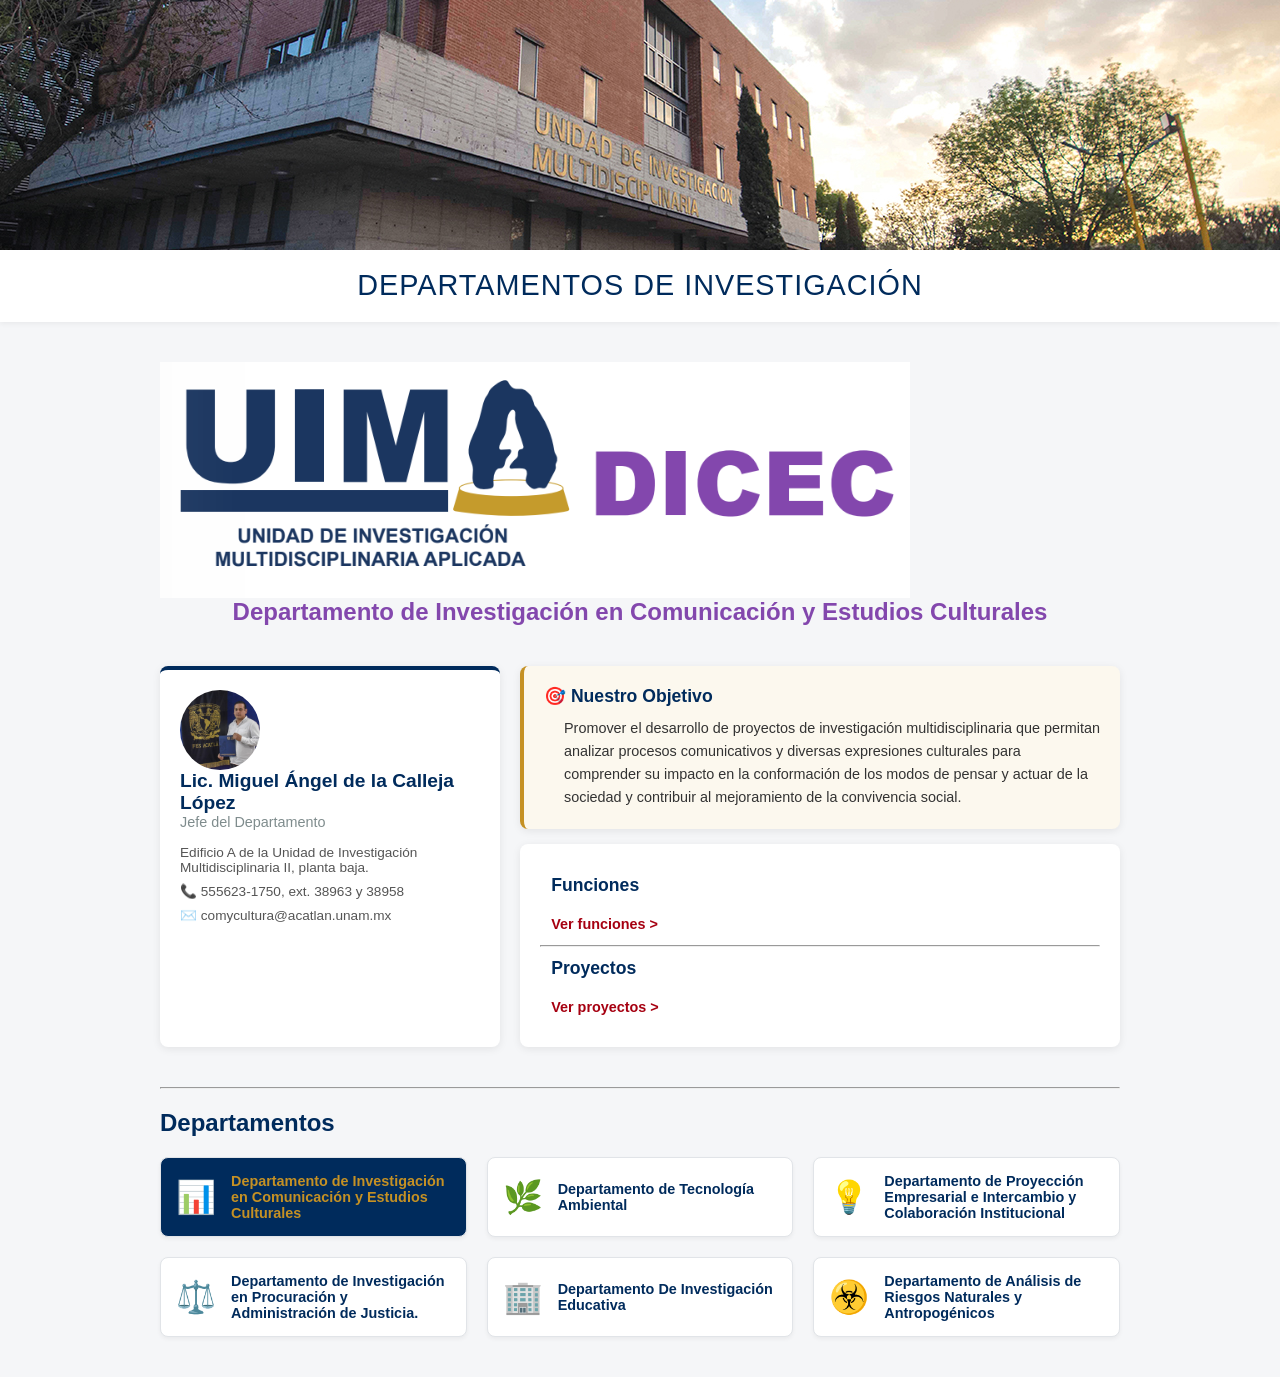
==== Plantilla/index.html @ 038668d9 "Mezcla manual del FORK de Dylan Mezcla" ====
<!DOCTYPE html>
<html lang="es">
<head>
    <meta charset="UTF-8">
    <meta name="viewport" content="width=device-width, initial-scale=1.0">
    <title>Departamentos de Investigación</title>
    <link rel="stylesheet" href="css/style.css">
</head>
<body>

    <header class="hero-section">
        <img src="img/F1.jpg" alt="Campus Universitario" class="hero-image">
        <h1 class="hero-title">DEPARTAMENTOS DE INVESTIGACIÓN</h1>
        
    </header>

    <main class="main-container">
    <img class="logoDepto" src="img/DICEC.png" alt="Departamento de Investigación en Comunicación y Estudios Culturales">
        <div id="NombreDepto" style="color: #8347ad;"><h2>Departamento de Investigación en Comunicación y Estudios Culturales</h2></div>
        <section class="info-section">
            
            <div class="profile-card">
                <div class="profile-image-placeholder">
                <img src="img/jefe_comunicacion_cultura.jpg" alt="Perfil">
                </div>
                <h2>Lic. Miguel Ángel de la Calleja López</h2>
                <p class="role">Jefe del Departamento</p>
                <ul class="contact-info">
                    <li>Edificio A de la Unidad de Investigación Multidisciplinaria II, planta baja.</li>
                    <li>📞 555623-1750, ext. 38963 y 38958</li>
                    <li>✉️ comycultura@acatlan.unam.mx</li>
                </ul>
            </div>

            <div class="details-column">
                <div class="detail-card highlight-card">
                    <h3>🎯 Nuestro Objetivo</h3>
                    <ul>
                        Promover el desarrollo de proyectos de investigación multidisciplinaria que permitan analizar procesos comunicativos y diversas expresiones culturales para comprender su impacto en la conformación de los modos de pensar y actuar de la sociedad y contribuir al mejoramiento de la convivencia social.
                    </ul>
                </div>

                <div class="detail-card">
                    <div class="detail-card-IN" onclick="toggleDisplayFlex('funcionesVen')">
                        <h3>Funciones</h3>
                        <p class="link-btn">Ver funciones &gt;</p>
                    </div>
                    <hr>
                    <div class="detail-card-IN" onclick="toggleDisplayFlex('proyectosVen')">
                        <h3>Proyectos</h3>
                        <a href="#" class="link-btn">Ver proyectos &gt;</a>
                    </div>
                </div>
            </div>
            
        </section>
    <hr>

    <div><h2 style="color: var(--unam-azul);margin: 20px;margin-left: 0;">Departamentos</h2></div>

        <section id="tarjetas-contenedor" class="cards-grid">
            </section>

    </main>
    <div class="Ventana" id="funcionesVen">
        <div class="Emergente">
            <h2>Funciones</h2>
            <br>
            <ul>
                <li>Desarrollar proyectos de investigación en el ámbito de la comunicación y de la cultura con un enfoque multidisciplinario.</li>
                <li>Realizar investigaciones acerca del papel de las Humanidades y las Ciencias Sociales en la conformación de la identidad nacional y las diversas manifestaciones de la cultura.</li>
                <li>Diseñar protocolos de investigación con especial énfasis en la aplicación de métodos cualitativos.</li>
                <li>Realizar análisis de mensajes mediáticos.</li>
                <li>Desarrollar estudios de recepción de productos comunicativos.</li>
                <li>Efectuar diagnósticos y análisis de distintas manifestaciones culturales.</li>
                <li>Fomentar y promover la formación de recursos humanos en investigación.</li>
                <li>Fomentar y promover la vinculación interdisciplinaria y multidisciplinaria con las diferentes áreas académicas de nuestra Facultad, así como con los diferentes departamentos que integran la UIM y la Secretaría de Posgrado e Investigación, con el objeto de desarrollar proyectos de investigación y otras actividades académicas en forma conjunta y que cumplan con lo estipulado en el Plan de Desarrollo Institucional.</li>
            </ul>
        </div>
    </div>

    <div class="Ventana" id="proyectosVen">
        <div class="Emergente">
            <h2>Proyectos</h2>
            <br>
    <ul>
        <li><h3>Programa de investigación en edición digital y escritura académica (artículos y ensayos)</h3></li>
            <ul>
                <li><strong>FIGURAS REVISTA ACADÉMICA DE INVESTIGACIÓN:</strong> Análisis, creación, publicación...</li>
            <li><strong>Edición digital de una revista multidisciplinaria</strong> con una investigación y aplicación...
                <ul>
                    <li>Conocimiento profundo, constante y actualizado de la plataforma OJS...</li>
                    <li>Amplia competencia y rigurosa marcación de los textos en el sistema XML-JATS...</li>
                    <li>Comprender los requisitos de los diferentes catálogos...</li>
                </ul>
            </li>
            <li><strong>Laboratorio de escritura:</strong> reconocer los aspectos fundamentales...</li>
            </ul>
        <li><h3>Programa de Iniciación a la Investigación</h3>
            <ul><li><strong>Jóvenes Investigadores:</strong>Orientado a proporcionar bases</li></ul>
        </li>
        <li><h3>Manifestaciones de la cultura</h3>
            <ul>
                <li><strong>Seminario “En la mirada de otros”.</strong>Grupo de estudio sobre</li>
                <li><strong>Seminario de podcast académico de investigación.</strong>Brindar una aproximación</li>
            </ul>
    </ul>
        </div>
    </div>
    <script src="js/script.js"></script>
</body>
</html>
---- Plantilla/css/style.css ----
/* style.css */
:root {
    /* Variables de color de la marca (Basados en la imagen) */
    --unam-azul: #002b5c;   /* Azul Marino profundo */
    --unam-dorado: #c59124; /* Dorado institucional */
    --unam-rojo: #a60011;   /* Rojo para advertencias o enlaces alternos */
}

* {
    margin: 0;
    padding: 0;
    box-sizing: border-box;
    font-family: 'Segoe UI', Tahoma, Geneva, Verdana, sans-serif;
}

body {
    background-color: #f5f6f8;
    color: #333;
}

/* Banner Superior */
.hero-section {
    text-align: center;
    background-color: #fff;
    padding-bottom: 20px;
    box-shadow: 0 2px 5px rgba(0,0,0,0.05);
}

.hero-image {
    width: 100%;
    max-height: 250px;
    object-fit: cover;
}

.hero-title {
    font-weight: 400;
    color: var(--unam-azul); /* Aplicamos azul de la marca */
    font-size: 1.8em;
    margin-top: 15px;
    letter-spacing: 1px;
}

/* Contenedor Principal */
.main-container {
    max-width: 1000px;
    margin: 40px auto;
    padding: 0 20px;
}
.logoDepto{
	display: flex;
    justify-self: center;
}
#NombreDepto{
	color: var(--unam-azul);
	display: flex;
	justify-content: center;
	width: 100%;
	margin-bottom: 20px;
	padding: 20px;
	padding-top: 0;
}
/* Sección de Información */
.info-section {
    display: flex;
    gap: 20px;
    margin-bottom: 40px;
}

.profile-card {
    flex: 1;
    background: #fff;
    padding: 20px;
    border-radius: 8px;
    box-shadow: 0 2px 8px rgba(0,0,0,0.08);
    border-top: 4px solid var(--unam-azul); /* Detalle premium en el borde superior */
}

.profile-image-placeholder {
    width: 80px;
    height: 80px;
    background-color: #e2e8f0;
    border-radius: 50%;
    overflow: hidden; /* IMPORTANTE */
    display: flex;
    align-items: center;
    justify-content: center;
}

.profile-image-placeholder img {
    width: 100%;
    height: 100%;
    object-fit: cover; /* Ajusta la imagen sin deformarla */
}

.profile-card h2 {
    font-size: 1.2em;
    color: var(--unam-azul); /* Nombre en azul */
}

.profile-card .role {
    color: #7f8c8d;
    font-size: 0.9em;
    margin-bottom: 15px;
}

.contact-info {
    list-style: none;
    font-size: 0.85em;
    color: #555;
}

.contact-info li {
    margin-bottom: 8px;
}

.details-column {
    flex: 2;
    display: flex;
    flex-direction: column;
    gap: 15px;
}

.detail-card {
    background: #fff;
    padding: 20px;
    border-radius: 8px;
    box-shadow: 0 2px 8px rgba(0,0,0,0.08);
}

.detail-card-IN {
    padding: 2%;
    cursor: pointer;
    border-radius: 5px;
    transition: background-color 0.2s;
}

.detail-card-IN:hover {
    background-color: #f0f4f8; /* Fondo suave al pasar el ratón */
}

.highlight-card {
    background-color: #fcf8ee; /* Beige más cálido que combina con el dorado */
    border-left: 4px solid var(--unam-dorado); /* Línea lateral para resaltar */
}

.detail-card h3 {
    font-size: 1.1em;
    margin-bottom: 10px;
    color: var(--unam-azul); /* Títulos en azul */
}

.detail-card ul {
    margin-left: 20px;
    font-size: 0.9em;
    line-height: 1.6;
}

/* Enlaces estilo botón */
.link-btn {
    display: inline-block;
    margin-top: 10px;
    color: var(--unam-rojo); 
    text-decoration: none;
    font-weight: bold;
    font-size: 0.9em;
    transition: color 0.2s;
}

.link-btn:hover {
    color: var(--unam-dorado); /* Cambia a dorado al pasar el cursor */
}

/* Grid de las Nuevas Tarjetas */
.cards-grid {
    display: grid;
    grid-template-columns: repeat(auto-fit, minmax(250px, 1fr));
    gap: 20px;
}

/* Cambios en la tarjeta para que actúe como botón */
.new-format-card {
    background: #fff;
    border: 1px solid #e1e4e8;
    border-radius: 8px;
    padding: 15px;
    display: flex;
    align-items: center;
    gap: 15px;
    box-shadow: 0 2px 4px rgba(0,0,0,0.05);
    transition: all 0.2s ease;
    cursor: pointer;
    text-decoration: none; /* Importante para que el texto del enlace no se subraye */
}

.new-format-card:hover {
    transform: translateY(-3px);
    box-shadow: 0 6px 15px rgba(0, 43, 92, 0.15); /* Sombra con un ligero tinte azul */
    border-color: var(--unam-dorado); /* Borde dorado al hacer hover */
}

.DeptoActual {
	background-color: var(--unam-azul);
}
.DeptoActual.card-text{
	color: var(--unam-dorado);
}

.card-icon {
    font-size: 2em;
}

.card-text {
    font-size: 0.9em;
    font-weight: bold;
    color: var(--unam-azul); /* Texto del departamento en azul */
}

.Emergente {
    /* Posicionamiento */
    position: fixed;
    top: 50%;
    left: 50%;
    transform: translate(-50%, -50%); /* Centra la ventana perfectamente */
    
    /* Dimensiones */
    align-self: center;
    height: 50%;
    width: 50%;
    max-width: 50%;
    padding: 50px;
    
    /* Diseño Flex y Scroll */
    display: flex;
    flex-direction: column;
    align-items: center;
    background-color: #e1e4e8;
    border-radius: 20px;
    
    /* LA MAGIA: Activa el deslizable */
    overflow-y: auto; 
    /* Opcional: Evita que el contenido choque con los bordes al bajar */
    box-sizing: border-box; 
    background-color: #fff;
    border-radius: 12px;
    border-top: 5px solid var(--unam-azul);
}

.Ventana {
    display: none;
    width: 100%;
    height: 100%;
    background-color: rgba(0, 43, 92, 0.8); /* Fondo semitransparente azul en lugar de negro */
    position: fixed;
    align-items: center;
    justify-content: center;
    align-content: center;
    top: 0px;
}

.Emergente ul{
	padding:revert-layer;
}
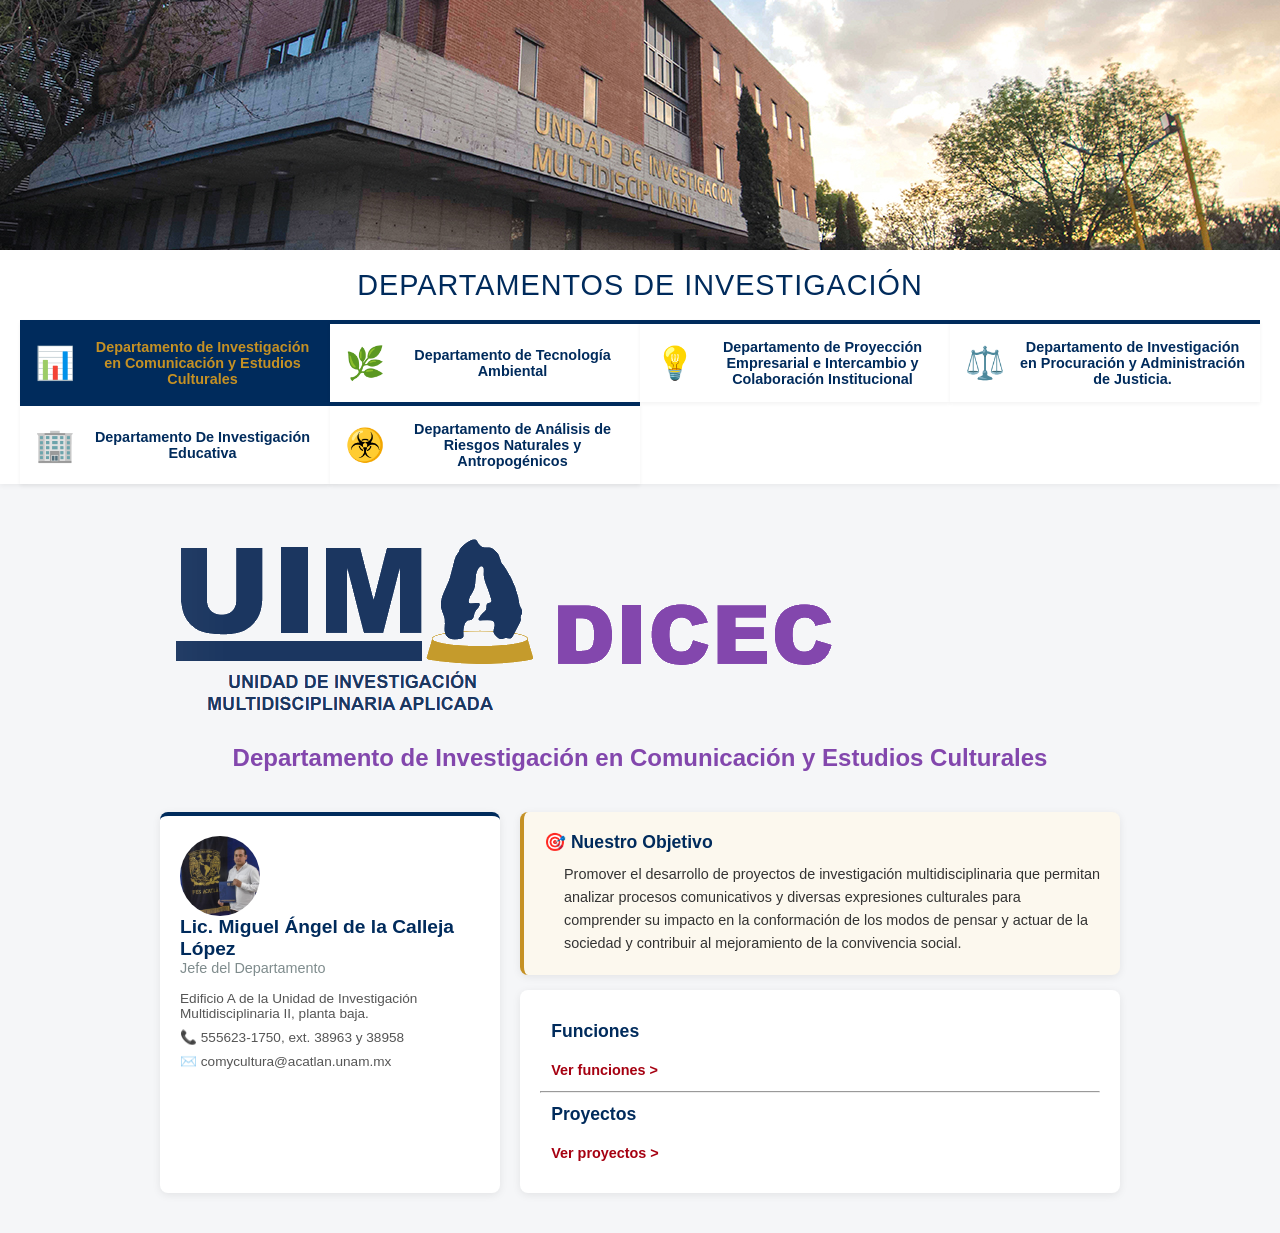
==== commit 734b6fd2: "Mover seccion de departamentos como menu superior Se movio el menu de departamentos y se corrigio el" ====
--- a/Plantilla/index.html
+++ b/Plantilla/index.html
@@ -11,7 +11,9 @@
     <header class="hero-section">
         <img src="img/F1.jpg" alt="Campus Universitario" class="hero-image">
         <h1 class="hero-title">DEPARTAMENTOS DE INVESTIGACIÓN</h1>
-        
+        <br>
+		<section id="tarjetas-contenedor" class="cards-grid">
+            </section>
     </header>
 
     <main class="main-container">
@@ -54,13 +56,7 @@
             </div>
             
         </section>
-    <hr>
-
-    <div><h2 style="color: var(--unam-azul);margin: 20px;margin-left: 0;">Departamentos</h2></div>
-
-        <section id="tarjetas-contenedor" class="cards-grid">
-            </section>
-
+		
     </main>
     <div class="Ventana" id="funcionesVen">
         <div class="Emergente">
--- a/Plantilla/css/style.css
+++ b/Plantilla/css/style.css
@@ -22,7 +22,6 @@
 .hero-section {
     text-align: center;
     background-color: #fff;
-    padding-bottom: 20px;
     box-shadow: 0 2px 5px rgba(0,0,0,0.05);
 }
 
@@ -174,14 +173,13 @@
 .cards-grid {
     display: grid;
     grid-template-columns: repeat(auto-fit, minmax(250px, 1fr));
-    gap: 20px;
+        padding: 0 20px;
 }
 
 /* Cambios en la tarjeta para que actúe como botón */
 .new-format-card {
     background: #fff;
-    border: 1px solid #e1e4e8;
-    border-radius: 8px;
+    border-top: 4px solid var(--unam-azul);
     padding: 15px;
     display: flex;
     align-items: center;
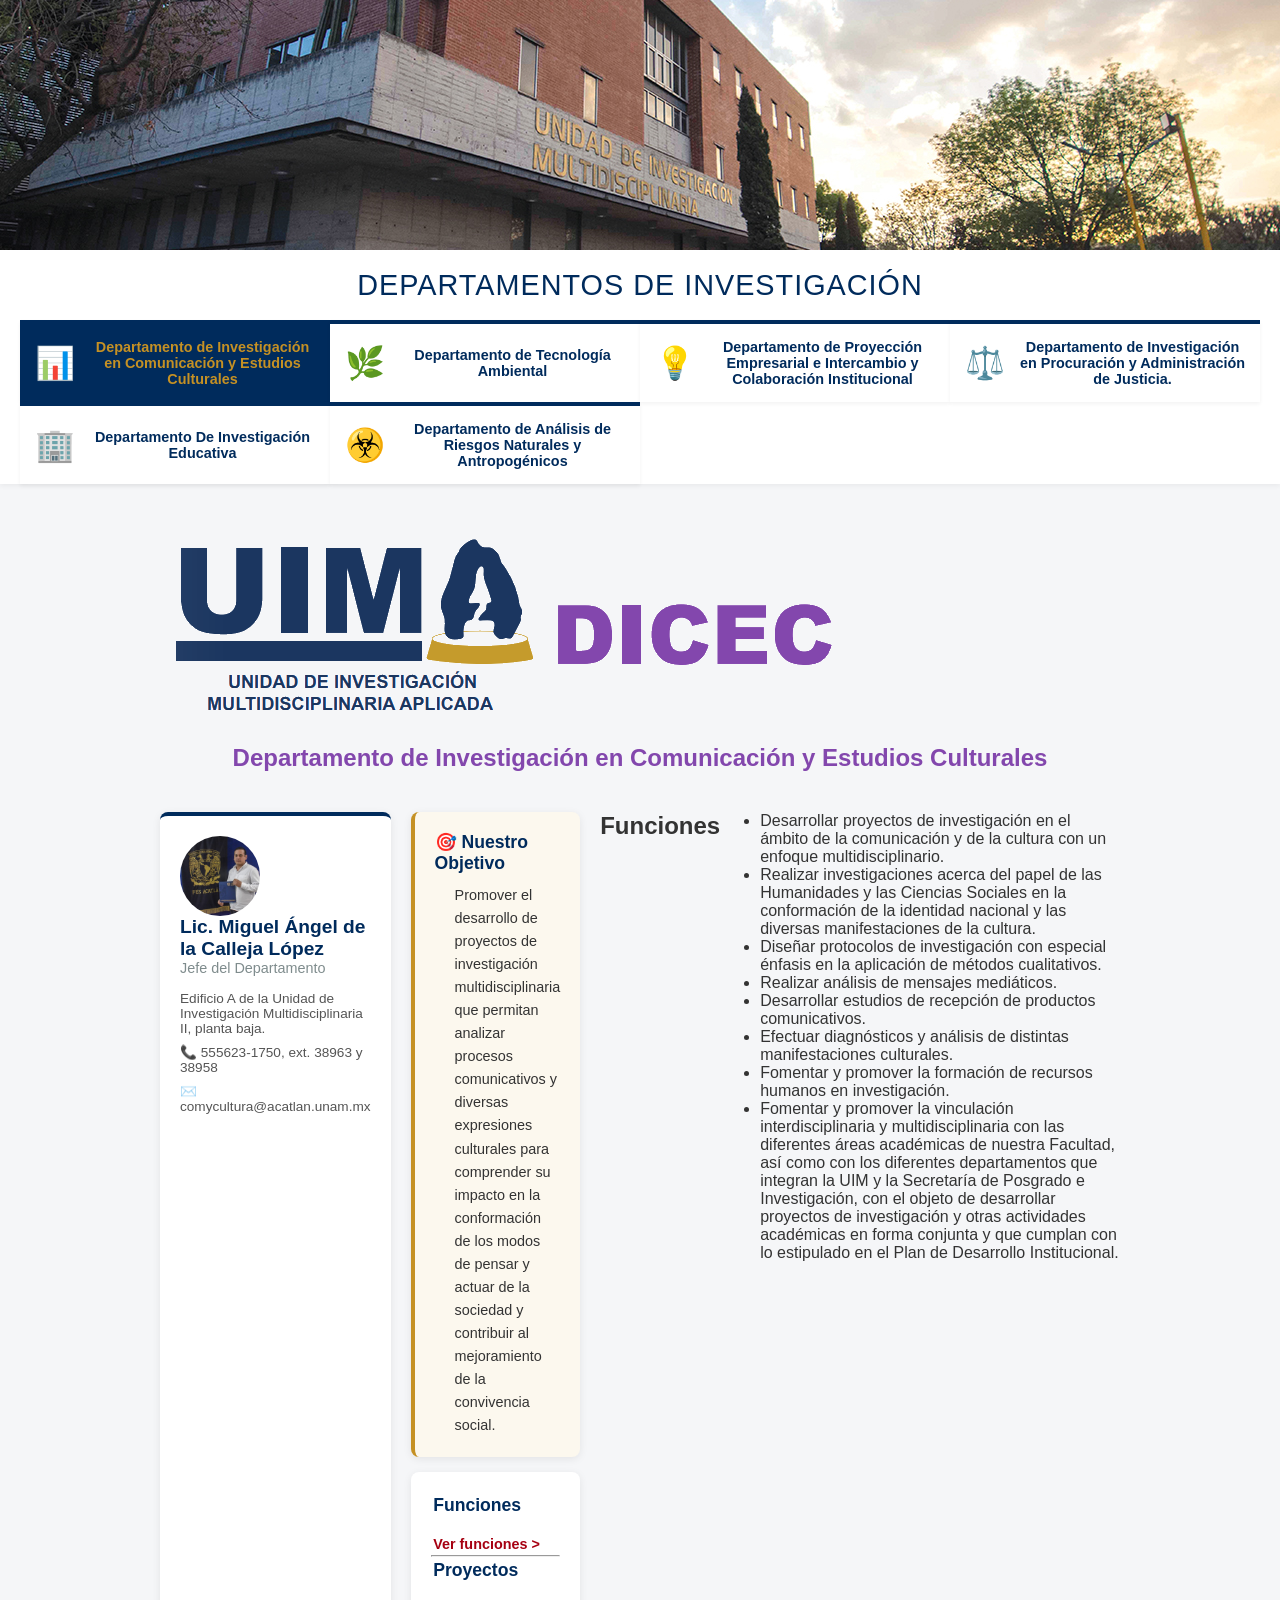
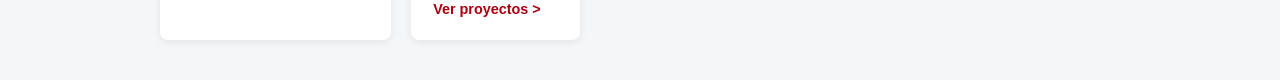
==== commit 78ee73e2: "Update index.html" ====
--- a/Plantilla/index.html
+++ b/Plantilla/index.html
@@ -54,12 +54,7 @@
                     </div>
                 </div>
             </div>
-            
-        </section>
-		
-    </main>
-    <div class="Ventana" id="funcionesVen">
-        <div class="Emergente">
+        
             <h2>Funciones</h2>
             <br>
             <ul>
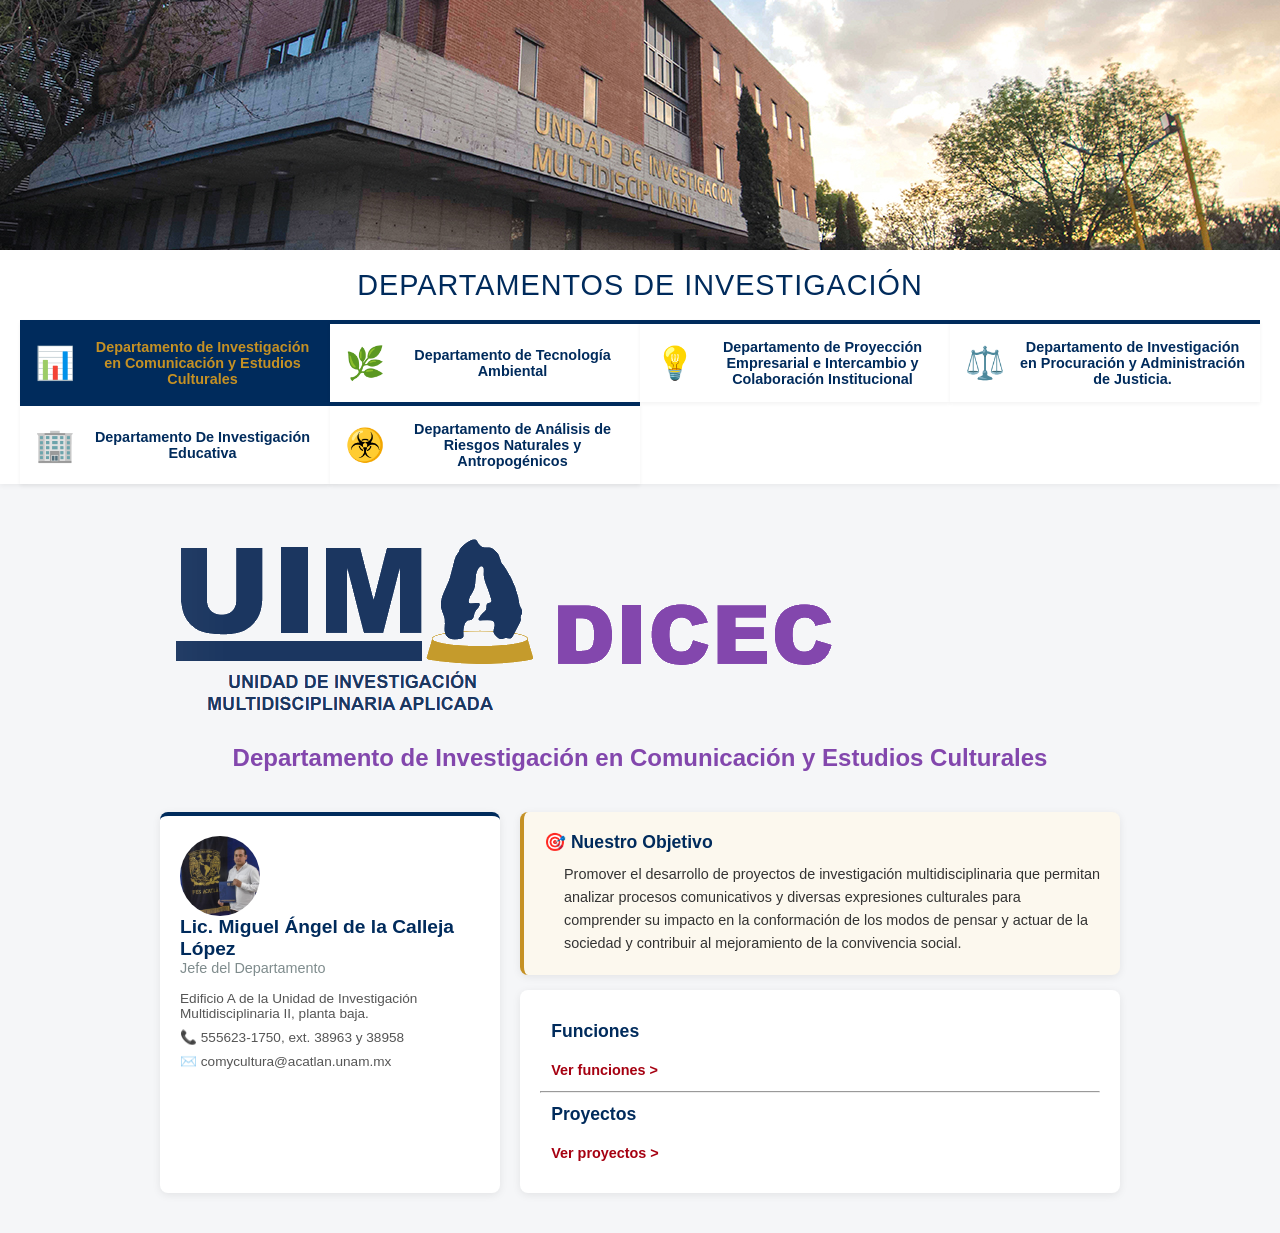
==== commit 87b68833: "error de dedo" ====
--- a/Plantilla/index.html
+++ b/Plantilla/index.html
@@ -54,7 +54,13 @@
                     </div>
                 </div>
             </div>
-        
+            
+        </section>
+		
+    </main>
+    <div class="Ventana" id="funcionesVen">
+        <div class="Emergente">
+            
             <h2>Funciones</h2>
             <br>
             <ul>
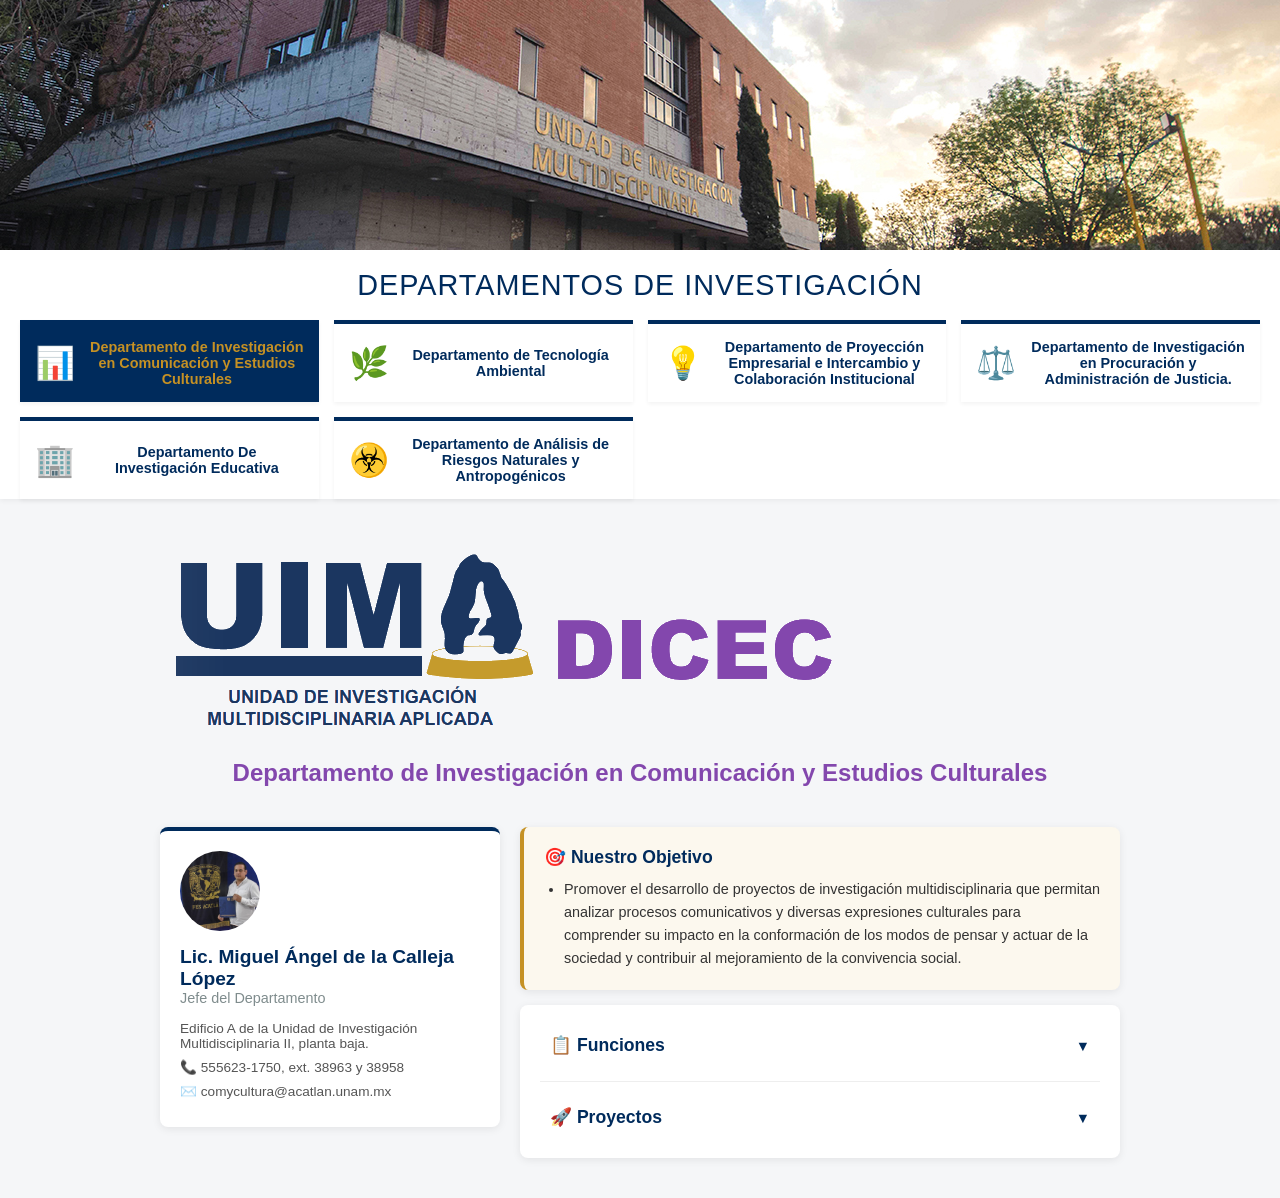
==== commit 06b89686: "implementar botón desplegable para funciones y proyectos" ====
--- a/Plantilla/index.html
+++ b/Plantilla/index.html
@@ -12,18 +12,21 @@
         <img src="img/F1.jpg" alt="Campus Universitario" class="hero-image">
         <h1 class="hero-title">DEPARTAMENTOS DE INVESTIGACIÓN</h1>
         <br>
-		<section id="tarjetas-contenedor" class="cards-grid">
-            </section>
+        <section id="tarjetas-contenedor" class="cards-grid">
+        </section>
     </header>
 
     <main class="main-container">
-    <img class="logoDepto" src="img/DICEC.png" alt="Departamento de Investigación en Comunicación y Estudios Culturales">
-        <div id="NombreDepto" style="color: #8347ad;"><h2>Departamento de Investigación en Comunicación y Estudios Culturales</h2></div>
+        <img class="logoDepto" src="img/DICEC.png" alt="Departamento de Investigación en Comunicación y Estudios Culturales">
+        <div id="NombreDepto" style="color: #8347ad;">
+            <h2>Departamento de Investigación en Comunicación y Estudios Culturales</h2>
+        </div>
+        
         <section class="info-section">
             
             <div class="profile-card">
                 <div class="profile-image-placeholder">
-                <img src="img/jefe_comunicacion_cultura.jpg" alt="Perfil">
+                    <img src="img/jefe_comunicacion_cultura.jpg" alt="Perfil">
                 </div>
                 <h2>Lic. Miguel Ángel de la Calleja López</h2>
                 <p class="role">Jefe del Departamento</p>
@@ -35,75 +38,84 @@
             </div>
 
             <div class="details-column">
+                
                 <div class="detail-card highlight-card">
                     <h3>🎯 Nuestro Objetivo</h3>
                     <ul>
-                        Promover el desarrollo de proyectos de investigación multidisciplinaria que permitan analizar procesos comunicativos y diversas expresiones culturales para comprender su impacto en la conformación de los modos de pensar y actuar de la sociedad y contribuir al mejoramiento de la convivencia social.
+                        <li>Promover el desarrollo de proyectos de investigación multidisciplinaria que permitan analizar procesos comunicativos y diversas expresiones culturales para comprender su impacto en la conformación de los modos de pensar y actuar de la sociedad y contribuir al mejoramiento de la convivencia social.</li>
                     </ul>
                 </div>
 
                 <div class="detail-card">
-                    <div class="detail-card-IN" onclick="toggleDisplayFlex('funcionesVen')">
-                        <h3>Funciones</h3>
-                        <p class="link-btn">Ver funciones &gt;</p>
-                    </div>
-                    <hr>
-                    <div class="detail-card-IN" onclick="toggleDisplayFlex('proyectosVen')">
-                        <h3>Proyectos</h3>
-                        <a href="#" class="link-btn">Ver proyectos &gt;</a>
-                    </div>
+                    
+                    <details class="acordeon-depto">
+                        <summary class="acordeon-titulo">
+                            <h3>📋 Funciones</h3>
+                            <span class="icono-desplegable">▼</span>
+                        </summary>
+                        <div class="acordeon-contenido">
+                            <ul>
+                                <li>Desarrollar proyectos de investigación en el ámbito de la comunicación y de la cultura con un enfoque multidisciplinario.</li>
+                                <li>Realizar investigaciones acerca del papel de las Humanidades y las Ciencias Sociales en la conformación de la identidad nacional y las diversas manifestaciones de la cultura.</li>
+                                <li>Diseñar protocolos de investigación con especial énfasis en la aplicación de métodos cualitativos.</li>
+                                <li>Realizar análisis de mensajes mediáticos.</li>
+                                <li>Desarrollar estudios de recepción de productos comunicativos.</li>
+                                <li>Efectuar diagnósticos y análisis de distintas manifestaciones culturales.</li>
+                                <li>Fomentar y promover la formación de recursos humanos en investigación.</li>
+                                <li>Fomentar y promover la vinculación interdisciplinaria y multidisciplinaria con las diferentes áreas académicas de nuestra Facultad, así como con los diferentes departamentos que integran la UIM y la Secretaría de Posgrado e Investigación, con el objeto de desarrollar proyectos de investigación y otras actividades académicas en forma conjunta y que cumplan con lo estipulado en el Plan de Desarrollo Institucional.</li>
+                            </ul>
+                        </div>
+                    </details>
+
+                    <hr style="border: 0; border-top: 1px solid #eee; margin: 15px 0;">
+
+                    <details class="acordeon-depto">
+                        <summary class="acordeon-titulo">
+                            <h3>🚀 Proyectos</h3>
+                            <span class="icono-desplegable">▼</span>
+                        </summary>
+                        <div class="acordeon-contenido">
+                            <ul>
+                                <li>
+                                    <strong>Programa de investigación en edición digital y escritura académica (artículos y ensayos)</strong>
+                                    <ul style="margin-top: 10px;">
+                                        <li><strong>FIGURAS REVISTA ACADÉMICA DE INVESTIGACIÓN:</strong> Análisis, creación, publicación...</li>
+                                        <li><strong>Edición digital de una revista multidisciplinaria</strong> con una investigación y aplicación...
+                                            <ul style="margin-top: 10px;">
+                                                <li>Conocimiento profundo, constante y actualizado de la plataforma OJS...</li>
+                                                <li>Amplia competencia y rigurosa marcación de los textos en el sistema XML-JATS...</li>
+                                                <li>Comprender los requisitos de los diferentes catálogos...</li>
+                                            </ul>
+                                        </li>
+                                        <li><strong>Laboratorio de escritura:</strong> reconocer los aspectos fundamentales...</li>
+                                    </ul>
+                                </li>
+                                <br>
+                                <li>
+                                    <strong>Programa de Iniciación a la Investigación</strong>
+                                    <ul style="margin-top: 10px;">
+                                        <li><strong>Jóvenes Investigadores:</strong> Orientado a proporcionar bases</li>
+                                    </ul>
+                                </li>
+                                <br>
+                                <li>
+                                    <strong>Manifestaciones de la cultura</strong>
+                                    <ul style="margin-top: 10px;">
+                                        <li><strong>Seminario “En la mirada de otros”.</strong> Grupo de estudio sobre</li>
+                                        <li><strong>Seminario de podcast académico de investigación.</strong> Brindar una aproximación</li>
+                                    </ul>
+                                </li>
+                            </ul>
+                        </div>
+                    </details>
+                    
                 </div>
             </div>
             
         </section>
-		
+        
     </main>
-    <div class="Ventana" id="funcionesVen">
-        <div class="Emergente">
-            
-            <h2>Funciones</h2>
-            <br>
-            <ul>
-                <li>Desarrollar proyectos de investigación en el ámbito de la comunicación y de la cultura con un enfoque multidisciplinario.</li>
-                <li>Realizar investigaciones acerca del papel de las Humanidades y las Ciencias Sociales en la conformación de la identidad nacional y las diversas manifestaciones de la cultura.</li>
-                <li>Diseñar protocolos de investigación con especial énfasis en la aplicación de métodos cualitativos.</li>
-                <li>Realizar análisis de mensajes mediáticos.</li>
-                <li>Desarrollar estudios de recepción de productos comunicativos.</li>
-                <li>Efectuar diagnósticos y análisis de distintas manifestaciones culturales.</li>
-                <li>Fomentar y promover la formación de recursos humanos en investigación.</li>
-                <li>Fomentar y promover la vinculación interdisciplinaria y multidisciplinaria con las diferentes áreas académicas de nuestra Facultad, así como con los diferentes departamentos que integran la UIM y la Secretaría de Posgrado e Investigación, con el objeto de desarrollar proyectos de investigación y otras actividades académicas en forma conjunta y que cumplan con lo estipulado en el Plan de Desarrollo Institucional.</li>
-            </ul>
-        </div>
-    </div>
 
-    <div class="Ventana" id="proyectosVen">
-        <div class="Emergente">
-            <h2>Proyectos</h2>
-            <br>
-    <ul>
-        <li><h3>Programa de investigación en edición digital y escritura académica (artículos y ensayos)</h3></li>
-            <ul>
-                <li><strong>FIGURAS REVISTA ACADÉMICA DE INVESTIGACIÓN:</strong> Análisis, creación, publicación...</li>
-            <li><strong>Edición digital de una revista multidisciplinaria</strong> con una investigación y aplicación...
-                <ul>
-                    <li>Conocimiento profundo, constante y actualizado de la plataforma OJS...</li>
-                    <li>Amplia competencia y rigurosa marcación de los textos en el sistema XML-JATS...</li>
-                    <li>Comprender los requisitos de los diferentes catálogos...</li>
-                </ul>
-            </li>
-            <li><strong>Laboratorio de escritura:</strong> reconocer los aspectos fundamentales...</li>
-            </ul>
-        <li><h3>Programa de Iniciación a la Investigación</h3>
-            <ul><li><strong>Jóvenes Investigadores:</strong>Orientado a proporcionar bases</li></ul>
-        </li>
-        <li><h3>Manifestaciones de la cultura</h3>
-            <ul>
-                <li><strong>Seminario “En la mirada de otros”.</strong>Grupo de estudio sobre</li>
-                <li><strong>Seminario de podcast académico de investigación.</strong>Brindar una aproximación</li>
-            </ul>
-    </ul>
-        </div>
-    </div>
     <script src="js/script.js"></script>
 </body>
 </html>
--- a/Plantilla/css/style.css
+++ b/Plantilla/css/style.css
@@ -1,4 +1,3 @@
-/* style.css */
 :root {
     /* Variables de color de la marca (Basados en la imagen) */
     --unam-azul: #002b5c;   /* Azul Marino profundo */
@@ -33,7 +32,7 @@
 
 .hero-title {
     font-weight: 400;
-    color: var(--unam-azul); /* Aplicamos azul de la marca */
+    color: var(--unam-azul);
     font-size: 1.8em;
     margin-top: 15px;
     letter-spacing: 1px;
@@ -45,24 +44,29 @@
     margin: 40px auto;
     padding: 0 20px;
 }
-.logoDepto{
-	display: flex;
+
+.logoDepto {
+    display: flex;
     justify-self: center;
 }
-#NombreDepto{
-	color: var(--unam-azul);
-	display: flex;
-	justify-content: center;
-	width: 100%;
-	margin-bottom: 20px;
-	padding: 20px;
-	padding-top: 0;
-}
+
+#NombreDepto {
+    color: var(--unam-azul);
+    display: flex;
+    justify-content: center;
+    width: 100%;
+    margin-bottom: 20px;
+    padding: 20px;
+    padding-top: 0;
+    text-align: center;
+}
+
 /* Sección de Información */
 .info-section {
     display: flex;
     gap: 20px;
     margin-bottom: 40px;
+    align-items: flex-start;
 }
 
 .profile-card {
@@ -71,7 +75,7 @@
     padding: 20px;
     border-radius: 8px;
     box-shadow: 0 2px 8px rgba(0,0,0,0.08);
-    border-top: 4px solid var(--unam-azul); /* Detalle premium en el borde superior */
+    border-top: 4px solid var(--unam-azul); 
 }
 
 .profile-image-placeholder {
@@ -79,21 +83,22 @@
     height: 80px;
     background-color: #e2e8f0;
     border-radius: 50%;
-    overflow: hidden; /* IMPORTANTE */
+    overflow: hidden; 
     display: flex;
     align-items: center;
     justify-content: center;
+    margin-bottom: 15px;
 }
 
 .profile-image-placeholder img {
     width: 100%;
     height: 100%;
-    object-fit: cover; /* Ajusta la imagen sin deformarla */
+    object-fit: cover; 
 }
 
 .profile-card h2 {
     font-size: 1.2em;
-    color: var(--unam-azul); /* Nombre en azul */
+    color: var(--unam-azul); 
 }
 
 .profile-card .role {
@@ -134,18 +139,18 @@
 }
 
 .detail-card-IN:hover {
-    background-color: #f0f4f8; /* Fondo suave al pasar el ratón */
+    background-color: #f0f4f8; 
 }
 
 .highlight-card {
-    background-color: #fcf8ee; /* Beige más cálido que combina con el dorado */
-    border-left: 4px solid var(--unam-dorado); /* Línea lateral para resaltar */
+    background-color: #fcf8ee; 
+    border-left: 4px solid var(--unam-dorado); 
 }
 
 .detail-card h3 {
     font-size: 1.1em;
     margin-bottom: 10px;
-    color: var(--unam-azul); /* Títulos en azul */
+    color: var(--unam-azul); 
 }
 
 .detail-card ul {
@@ -154,7 +159,7 @@
     line-height: 1.6;
 }
 
-/* Enlaces estilo botón */
+/* Enlaces estilo botón antiguos (se mantienen por si tienes algún enlace "Ver más") */
 .link-btn {
     display: inline-block;
     margin-top: 10px;
@@ -166,14 +171,15 @@
 }
 
 .link-btn:hover {
-    color: var(--unam-dorado); /* Cambia a dorado al pasar el cursor */
-}
-
-/* Grid de las Nuevas Tarjetas */
+    color: var(--unam-dorado); 
+}
+
+/* Grid de las Nuevas Tarjetas Superiores */
 .cards-grid {
     display: grid;
     grid-template-columns: repeat(auto-fit, minmax(250px, 1fr));
-        padding: 0 20px;
+    padding: 0 20px;
+    gap: 15px;
 }
 
 /* Cambios en la tarjeta para que actúe como botón */
@@ -187,20 +193,21 @@
     box-shadow: 0 2px 4px rgba(0,0,0,0.05);
     transition: all 0.2s ease;
     cursor: pointer;
-    text-decoration: none; /* Importante para que el texto del enlace no se subraye */
+    text-decoration: none; 
 }
 
 .new-format-card:hover {
     transform: translateY(-3px);
-    box-shadow: 0 6px 15px rgba(0, 43, 92, 0.15); /* Sombra con un ligero tinte azul */
-    border-color: var(--unam-dorado); /* Borde dorado al hacer hover */
+    box-shadow: 0 6px 15px rgba(0, 43, 92, 0.15); 
+    border-color: var(--unam-dorado); 
 }
 
 .DeptoActual {
-	background-color: var(--unam-azul);
-}
-.DeptoActual.card-text{
-	color: var(--unam-dorado);
+    background-color: var(--unam-azul);
+}
+
+.DeptoActual .card-text {
+    color: var(--unam-dorado);
 }
 
 .card-icon {
@@ -210,51 +217,64 @@
 .card-text {
     font-size: 0.9em;
     font-weight: bold;
-    color: var(--unam-azul); /* Texto del departamento en azul */
-}
-
-.Emergente {
-    /* Posicionamiento */
-    position: fixed;
-    top: 50%;
-    left: 50%;
-    transform: translate(-50%, -50%); /* Centra la ventana perfectamente */
-    
-    /* Dimensiones */
-    align-self: center;
-    height: 50%;
-    width: 50%;
-    max-width: 50%;
-    padding: 50px;
-    
-    /* Diseño Flex y Scroll */
-    display: flex;
-    flex-direction: column;
+    color: var(--unam-azul); 
+}
+
+/* --- ESTILOS PARA EL ACORDEÓN DESPLEGABLE NUEVO --- */
+.acordeon-depto {
+    background: transparent;
+    border-radius: 5px;
+}
+
+.acordeon-titulo {
+    display: flex;
+    justify-content: space-between;
     align-items: center;
-    background-color: #e1e4e8;
-    border-radius: 20px;
-    
-    /* LA MAGIA: Activa el deslizable */
-    overflow-y: auto; 
-    /* Opcional: Evita que el contenido choque con los bordes al bajar */
-    box-sizing: border-box; 
-    background-color: #fff;
-    border-radius: 12px;
-    border-top: 5px solid var(--unam-azul);
-}
-
-.Ventana {
+    cursor: pointer;
+    padding: 10px;
+    list-style: none; /* Quita la flecha fea en Firefox */
+    border-radius: 5px;
+    transition: background-color 0.2s;
+}
+
+.acordeon-titulo:hover {
+    background-color: #f0f4f8; 
+}
+
+/* Quita la flecha fea en Chrome/Safari */
+.acordeon-titulo::-webkit-details-marker {
     display: none;
-    width: 100%;
-    height: 100%;
-    background-color: rgba(0, 43, 92, 0.8); /* Fondo semitransparente azul en lugar de negro */
-    position: fixed;
-    align-items: center;
-    justify-content: center;
-    align-content: center;
-    top: 0px;
-}
-
-.Emergente ul{
-	padding:revert-layer;
+}
+
+.acordeon-titulo h3 {
+    margin: 0;
+    font-size: 1.1em;
+    color: var(--unam-azul);
+}
+
+.icono-desplegable {
+    color: var(--unam-azul);
+    font-size: 0.9em;
+    transition: transform 0.3s ease;
+}
+
+/* Animación de la flechita cuando el usuario abre el botón */
+details[open] .icono-desplegable {
+    transform: rotate(180deg);
+}
+
+.acordeon-contenido {
+    padding: 15px;
+    color: #444;
+    animation: fadeIn 0.4s ease-in-out;
+}
+
+.acordeon-contenido ul {
+    margin-left: 20px;
+    line-height: 1.6;
+}
+
+@keyframes fadeIn {
+    from { opacity: 0; transform: translateY(-5px); }
+    to { opacity: 1; transform: translateY(0); }
 }
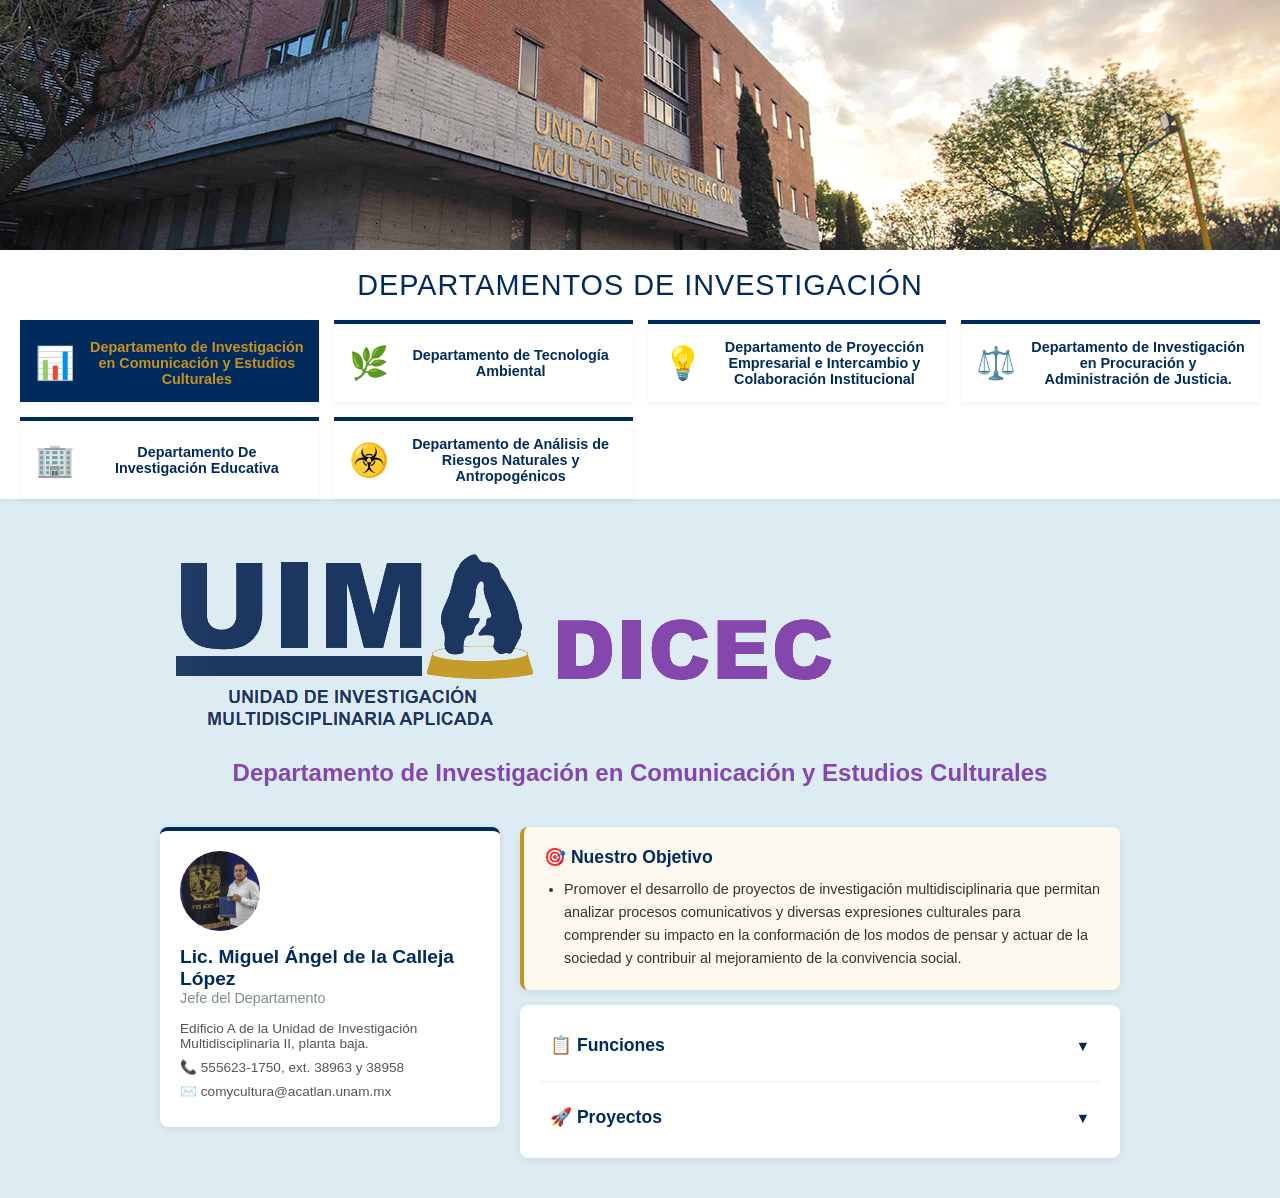
==== commit 02f7d233: "Update index.html" ====
--- a/Plantilla/index.html
+++ b/Plantilla/index.html
@@ -5,6 +5,11 @@
     <meta name="viewport" content="width=device-width, initial-scale=1.0">
     <title>Departamentos de Investigación</title>
     <link rel="stylesheet" href="css/style.css">
+    <style>
+    body {
+        background-color: #ddebf2;
+    }
+</style>
 </head>
 <body>
 
@@ -118,4 +123,4 @@
 
     <script src="js/script.js"></script>
 </body>
-</html>+</html>
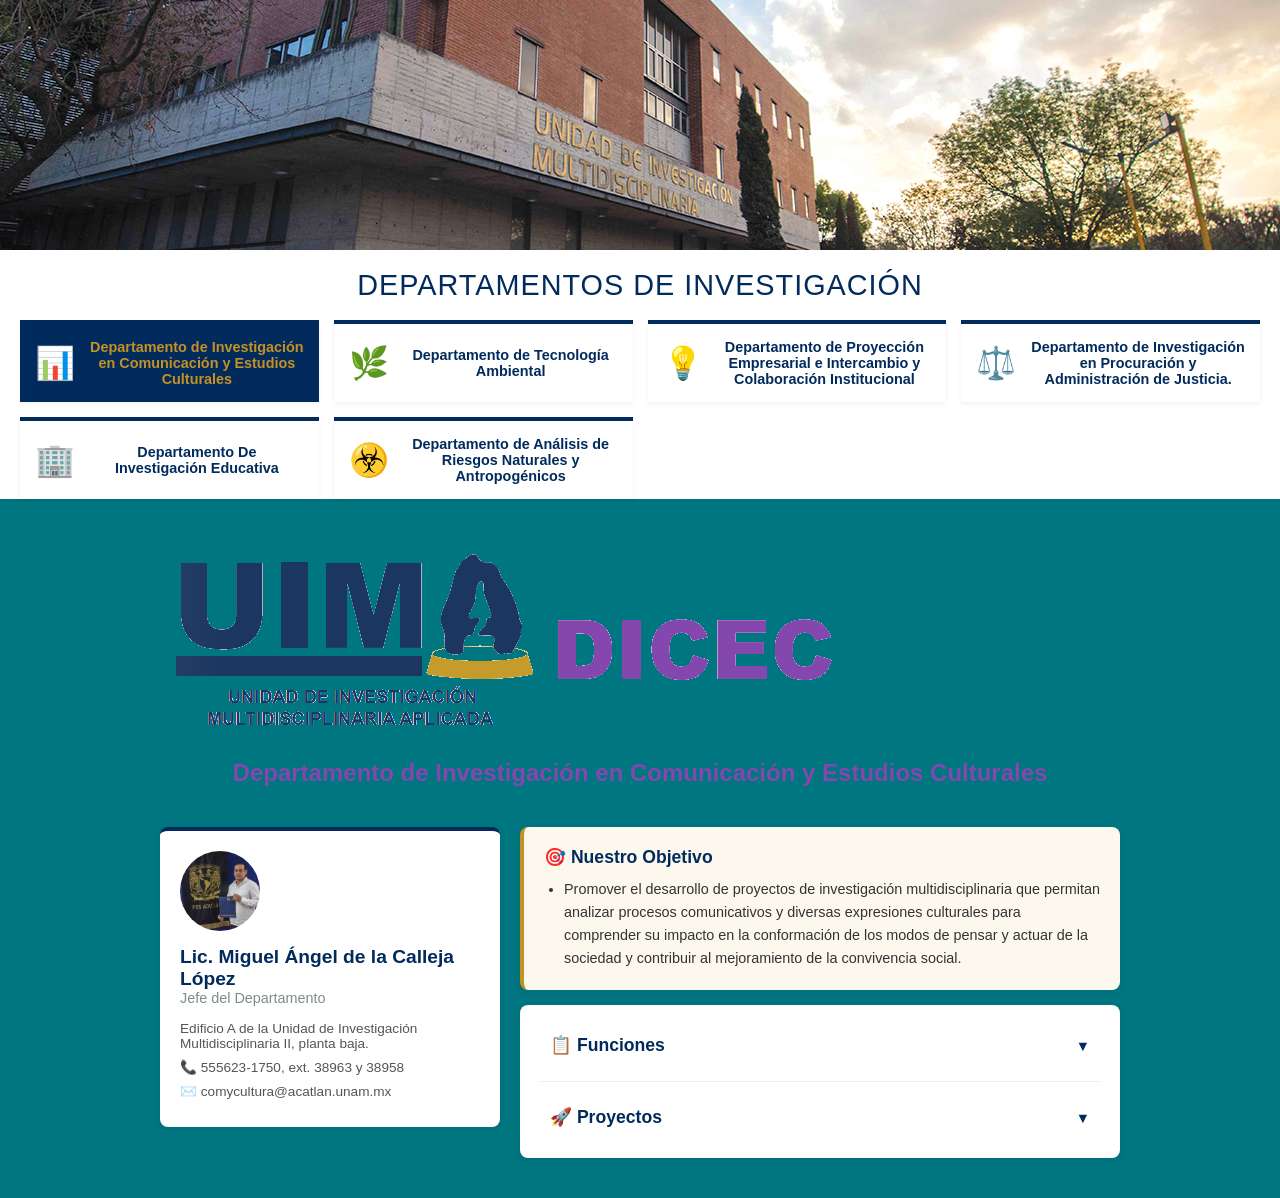
==== commit c6c1de57: "Update index.html" ====
--- a/Plantilla/index.html
+++ b/Plantilla/index.html
@@ -7,7 +7,7 @@
     <link rel="stylesheet" href="css/style.css">
     <style>
     body {
-        background-color: #ddebf2;
+        background-color: #007681;
     }
 </style>
 </head>
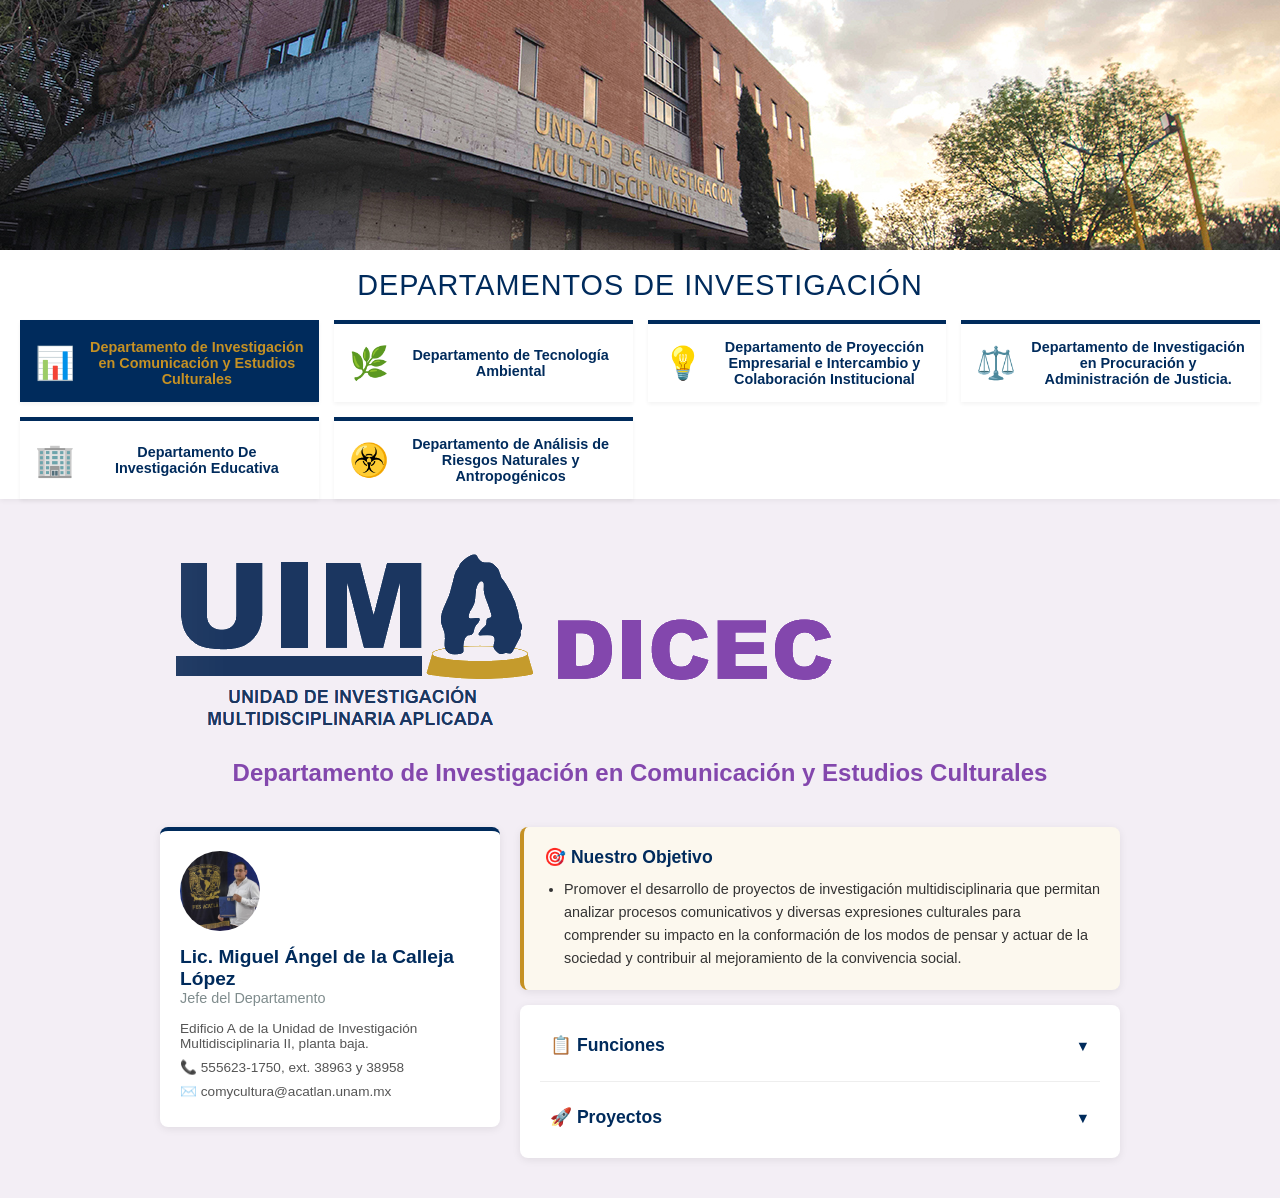
==== commit 004d1eb9: "corrección colores" ====
--- a/Plantilla/index.html
+++ b/Plantilla/index.html
@@ -7,7 +7,7 @@
     <link rel="stylesheet" href="css/style.css">
     <style>
     body {
-        background-color: #007681;
+        background-color: #f3eef5;
     }
 </style>
 </head>
